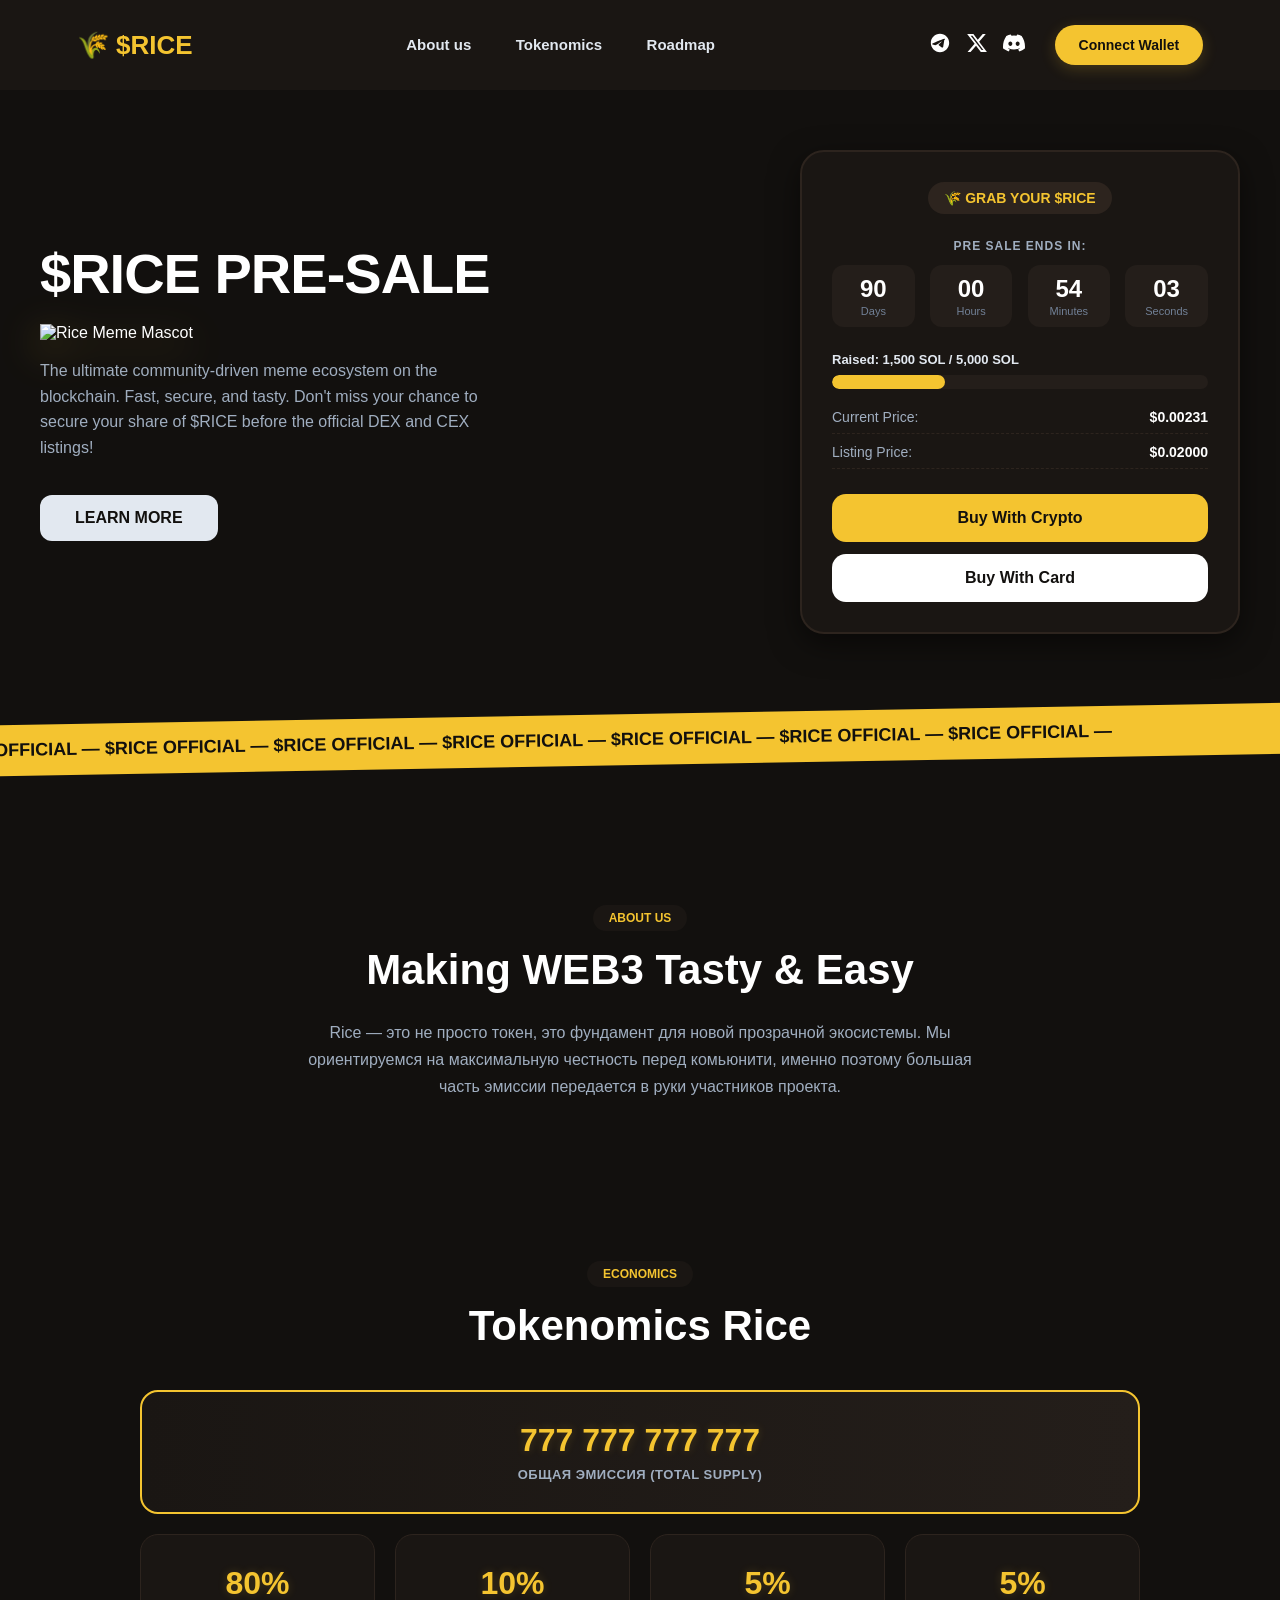
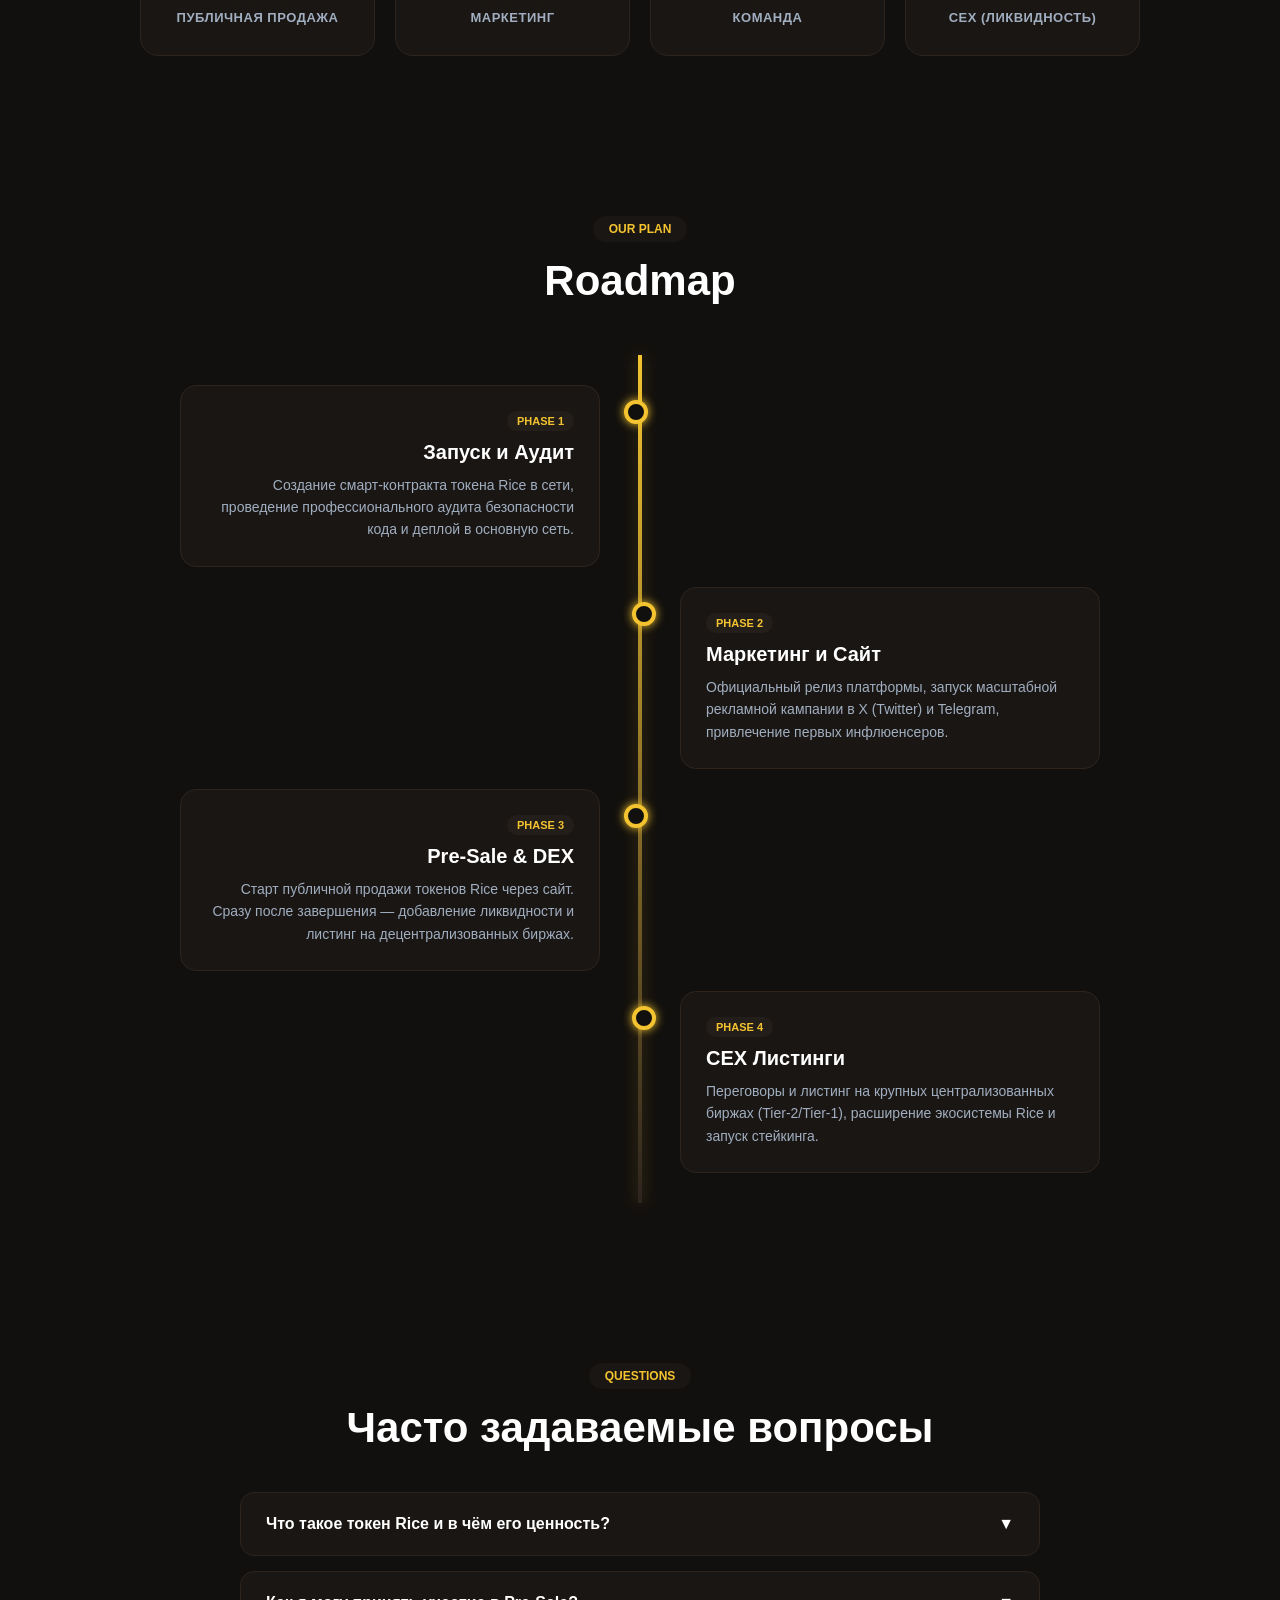
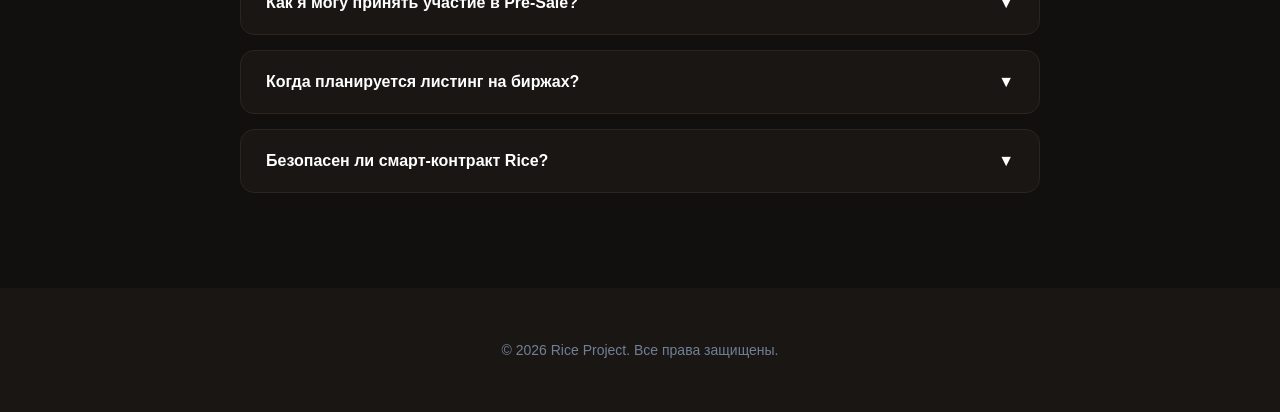
==== dashboard.html @ 0a6d215d "Add files via upload" ====
<!DOCTYPE html>
<html lang="ru">
<head>
    <meta charset="UTF-8">
    <meta name="viewport" content="width=device-width, initial-scale=1.0">
    <title>Rice Token - User Dashboard</title>
    <link href="https://googleapis.com" rel="stylesheet">
    <link rel="stylesheet" href="style.css">
</head>
<body class="dashboard-body">

    <!-- Шапка кабинета -->
    <header class="site-header">
        <div class="header-container">
            <div class="logo" style="cursor:pointer;" onclick="window.location.href='index.html'">🌾 \$RICE</div>
            <div class="header-right">
                <!-- Сюда будет выводиться сокращенный адрес кошелька -->
                <div id="walletDisplay" class="wallet-badge">0x000...0000</div>
                <button class="btn-logout" onclick="logout()">Disconnect</button>
            </div>
        </div>
    </header>

    <!-- Основной контент кабинета -->
    <main class="dashboard-container">
        <h1>Welcome to your Rice Dashboard</h1>
        <p class="subtitle">Управляйте вашими активами, пополняйте баланс и выводите токены экосистемы</p>

        <!-- Сетка с балансами активов -->
        <div class="grid dashboard-grid">
            <!-- Карточка 1: Токены Rice -->
            <div class="card asset-card">
                <span class="asset-icon">🌾</span>
                <h3>0.00 \$RICE</h3>
                <p>Ваш баланс токенов</p>
                <div class="card-actions">
                    <button class="btn-action yellow" onclick="alert('Функция Claim будет доступна после окончания пресейла!')">Claim Tokens</button>
                </div>
            </div>

            <!-- Карточка 2: Баланс Криптовалюты для ввода/вывода -->
            <div class="card asset-card">
                <span class="asset-icon">💎</span>
                <h3>0.0000 ETH / SOL</h3>
                <p>Баланс кошелька</p>
                <div class="card-actions-row">
                    <button class="btn-action white" onclick="openAction('Deposit')">Deposit</button>
                    <button class="btn-action trans" onclick="openAction('Withdraw')">Withdraw</button>
                </div>
            </div>
        </div>

        <!-- Скрытый блок для Ввода/Вывода средств -->
        <div id="actionBox" class="action-box" style="display: none;">
            <h2 id="actionTitle">Deposit Funds</h2>
            <div class="input-group">
                <label for="amountInput">Введите сумму:</label>
                <input type="number" id="amountInput" placeholder="0.00" min="0">
            </div>
            <button class="btn-action yellow" id="confirmActionBtn" onclick="processTransaction()">Подтвердить операцию</button>
        </div>
    </main>

    <script>
        // Проверяем, подключен ли кошелек. Если нет — выкидываем на главную
        const wallet = localStorage.getItem('userWalletAddress');
        if (!wallet) {
            window.location.href = 'index.html';
        } else {
            // Показываем сокращенный адрес (например: 0x1234...abcd)
            const shortWallet = wallet.substring(0, 6) + '...' + wallet.substring(wallet.length - 4);
            document.getElementById('walletDisplay').innerText = shortWallet;
        }

        // Выход (отключение кошелька)
        function logout() {
            localStorage.removeItem('userWalletAddress');
            window.location.href = 'index.html';
        }

        // Открытие блока ввода/вывода
        function openAction(type) {
            const box = document.getElementById('actionBox');
            const title = document.getElementById('actionTitle');
            box.style.display = 'block';
            box.scrollIntoView({ behavior: 'smooth' });
            
            if (type === 'Deposit') {
                title.innerText = 'Deposit Funds (Пополнение)';
            } else {
                title.innerText = 'Withdraw Assets (Вывод средств)';
            }
        }

        // Имитация транзакции
        function processTransaction() {
            const amount = document.getElementById('amountInput').value;
            if (!amount || amount <= 0) {
                alert('Пожалуйста, введите корректную сумму!');
                return;
            }
            
            // Здесь отправляется запрос в настоящий смарт-контракт. Пока мы просто симулируем это:
            alert(`Транзакция отправлена в блокчейн! Сумма: ${amount}. Ожидайте подтверждения сети.`);
            document.getElementById('amountInput').value = '';
            document.getElementById('actionBox').style.display = 'none';
        }
    </script>
</body>
</html>
---- style.css ----
html {
    scroll-behavior: smooth; /* Включает плавную прокрутку по всему сайту */
}

/* Базовые сбросы и шрифты */
body {
    font-family: 'Poppins', sans-serif;
    background-color: #12100e; /* Насыщенный глубокий шоколадно-темный тон */
    color: #ffffff;
    margin: 0;
    padding: 0;
    box-sizing: border-box;
    overflow-x: hidden;
}

/* Шапка */
header {
    display: flex;
    justify-content: space-between;
    align-items: center;
    padding: 25px 6%;
    background-color: #1a1613;
}
.logo {
    font-size: 26px;
    font-weight: 800;
    color: #f4c430; /* Золотисто-рисовый акцент */
}
nav a {
    color: #e2e8f0;
    text-decoration: none;
    margin: 0 20px;
    font-weight: 600;
    font-size: 15px;
    position: relative;
    padding-bottom: 6px;
    transition: color 0.3s ease;
}
nav a:hover {
    color: #f4c430;
}
/* Красивая выезжающая линия под ссылкой */
nav a::after {
    content: '';
    position: absolute;
    width: 100%;
    transform: scaleX(0);
    height: 2px;
    bottom: 0;
    left: 0;
    background-color: #f4c430;
    transform-origin: bottom right;
    transition: transform 0.25s ease-out;
}
nav a:hover::after {
    transform: scaleX(1);
    transform-origin: bottom left;
}
.header-right {
    display: flex;
    align-items: center;
    gap: 30px;
}

/* Соцсети */
.social-icons {
    display: flex;
    gap: 15px;
}
.social-icons svg {
    width: 22px;
    height: 22px;
    fill: #ffffff;
    transition: 0.3s ease;
}
.social-icons a:hover svg {
    fill: #f4c430;
    transform: scale(1.1);
}

/* Кнопка коннекта */
.btn-connect {
    background-color: #f4c430;
    color: #12100e;
    padding: 12px 24px;
    border-radius: 30px; /* Сильное закругление как на макетах */
    text-decoration: none;
    font-weight: 700;
    font-size: 14px;
    transition: 0.3s;
    box-shadow: 0 4px 15px rgba(244, 196, 48, 0.2);
}
.btn-connect:hover {
    background-color: #e5b320;
    transform: translateY(-2px);
}

/* Главный двухколоночный контейнер */
.hero-container {
    display: flex;
    max-width: 1200px;
    margin: 60px auto 80px auto;
    padding: 0 20px;
    align-items: center;
    justify-content: space-between;
    gap: 50px;
}

/* Левая часть */
.hero-info {
    flex: 1;
}
.hero-info h1 {
    font-size: 56px;
    font-weight: 800;
    line-height: 1.1;
    margin: 0 0 20px 0;
    letter-spacing: -1px;
}
.hero-info p {
    font-size: 16px;
    color: #a0aec0;
    line-height: 1.6;
    margin-bottom: 35px;
    max-width: 480px;
}
.btn-learn {
    background-color: #e2e8f0;
    color: #12100e;
    padding: 14px 35px;
    border-radius: 12px;
    text-decoration: none;
    font-weight: 700;
    display: inline-block;
    transition: 0.3s;
}
.btn-learn:hover {
    background-color: #ffffff;
    transform: translateY(-2px);
}

/* Правая часть: Окно пресейла */
.presale-box {
    width: 440px;
    background-color: #1a1613;
    border-radius: 24px;
    padding: 30px;
    box-sizing: border-box;
    border: 2px solid #2d241e;
    box-shadow: 0 10px 30px rgba(0,0,0,0.5);
    text-align: center;
}
.presale-badge {
    background-color: #2d241e;
    color: #f4c430;
    display: inline-block;
    padding: 8px 16px;
    border-radius: 20px;
    font-weight: 700;
    font-size: 14px;
    margin-bottom: 25px;
}
.presale-title {
    font-size: 12px;
    font-weight: 700;
    color: #a0aec0;
    letter-spacing: 1px;
    margin-bottom: 12px;
}

/* Таймер */
.timer {
    display: flex;
    justify-content: space-between;
    margin-bottom: 25px;
}
.time-block {
    background-color: #241e1a;
    padding: 10px 0;
    border-radius: 12px;
    width: 22%;
}
.time-block span {
    font-size: 24px;
    font-weight: 800;
    color: #ffffff;
    display: block;
}
.time-block p {
    margin: 2px 0 0 0;
    font-size: 11px;
    color: #718096;
}

/* Шкала прогресса */
.progress-info {
    text-align: left;
    font-size: 13px;
    font-weight: 600;
    color: #e2e8f0;
    margin-bottom: 8px;
}
.progress-bar-bg {
    background-color: #241e1a;
    height: 14px;
    border-radius: 10px;
    overflow: hidden;
    margin-bottom: 20px;
}
.progress-bar-fill {
    background-color: #f4c430;
    height: 100%;
    border-radius: 10px;
}

/* Строки с ценами */
.price-row {
    display: flex;
    justify-content: space-between;
    font-size: 14px;
    margin-bottom: 10px;
    border-bottom: 1px dashed #2d241e;
    padding-bottom: 8px;
}
.price-row span { color: #a0aec0; }
.price-row strong { color: #ffffff; font-weight: 700; }

/* Кнопки в виджете */
.presale-buttons {
    display: flex;
    flex-direction: column;
    gap: 12px;
    margin-top: 25px;
}
.btn-action {
    width: 100%;
    padding: 15px;
    border-radius: 14px;
    border: none;
    font-weight: 700;
    font-size: 16px;
    cursor: pointer;
    transition: 0.2s;
}
.btn-action.yellow {
    background-color: #f4c430;
    color: #12100e;
}
.btn-action.yellow:hover { background-color: #e5b320; }
.btn-action.white {
    background-color: #ffffff;
    color: #12100e;
}
.btn-action.white:hover { background-color: #e2e8f0; }

/* Бегущая строка */
.ticker-wrap {
    background-color: #f4c430;
    color: #12100e;
    padding: 15px 0;
    font-weight: 800;
    font-size: 18px;
    transform: rotate(-1deg); /* Легкий наклон как на макете */
    width: 110%;
    margin-left: -5%;
    margin-bottom: 60px;
}
.ticker {
    white-space: nowrap;
    animation: marquee 20s linear infinite;
    display: inline-block;
}
@keyframes marquee {
    0% { transform: translate3d(0, 0, 0); }
    100% { transform: translate3d(-33.33%, 0, 0); }
}

/* Секции контента */
.content-section {
    padding: 80px 10%;
    text-align: center;
}
.section-badge {
    background-color: #1a1613;
    color: #f4c430;
    padding: 6px 16px;
    border-radius: 20px;
    font-size: 12px;
    font-weight: 700;
    text-transform: uppercase;
    display: inline-block;
    margin-bottom: 15px;
}
.content-section h2 {
    font-size: 42px;
    font-weight: 800;
    margin: 0 0 25px 0;
}
.about-text {
    max-width: 700px;
    margin: 0 auto;
    color: #a0aec0;
    font-size: 16px;
    line-height: 1.7;
}

/* Токеномика — Сетка */
.grid {
    display: grid;
    grid-template-columns: repeat(4, 1fr);
    gap: 20px;
    max-width: 1000px;
    margin: 40px auto 0 auto;
}
.card {
    background-color: #1a1613;
    padding: 30px 15px;
    border-radius: 18px;
    border: 1px solid #2d241e;
    text-align: center;
    /* Плавный переход для всех эффектов (цвет, тень, позиция) */
    transition: transform 0.4s cubic-bezier(0.175, 0.885, 0.32, 1.275), 
                border-color 0.3s ease, 
                box-shadow 0.3s ease;
}

/* Эффект при наведении на ОБЫЧНУЮ карточку */
.card:hover {
    transform: translateY(-8px); /* Карточка слегка подпрыгивает */
    border-color: #f4c430; /* Граница становится золотой */
    /* Золотое неоновое свечение: мягкое внутреннее и рассеянное внешнее */
    box-shadow: 0 10px 30px rgba(244, 196, 48, 0.15), 
                0 0 15px rgba(244, 196, 48, 0.1); 
}

/* Верхняя БОЛЬШАЯ карточка на всю ширину */
.card.full-width {
    grid-column: 1 / 5;
    border: 2px solid #f4c430;
    background: linear-gradient(90deg, #1a1613 0%, #241e1a 100%);
    transition: transform 0.4s cubic-bezier(0.175, 0.885, 0.32, 1.275), 
                box-shadow 0.3s ease;
}

/* Эффект при наведении на БОЛЬШУЮ карточку */
.card.full-width:hover {
    transform: translateY(-5px);
    /* Более мощное и глубокое свечение для главного показателя эмиссии */
    box-shadow: 0 15px 40px rgba(244, 196, 48, 0.25), 
                0 0 25px rgba(244, 196, 48, 0.15);
}

.card h3 {
    margin: 0 0 8px 0;
    color: #f4c430;
    font-size: 32px;
    font-weight: 800;
    /* Текстовая неоновая подсветка для цифр */
    text-shadow: 0 0 10px rgba(244, 196, 48, 0.2);
}

.card p {
    margin: 0;
    color: #a0aec0;
    font-size: 13px;
    font-weight: 600;
    text-transform: uppercase; /* Делает текст аккуратным как в макетах */
    letter-spacing: 0.5px;
}

/* --- ГРАФИЧЕСКАЯ ДОРОЖНАЯ КАРТА (TIMELINE) --- */
.timeline {
    position: relative;
    max-width: 1000px;
    margin: 50px auto 0 auto;
    padding: 20px 0;
}

/* Центральная светящаяся линия */
.timeline::after {
    content: '';
    position: absolute;
    width: 4px;
    background: linear-gradient(180deg, #f4c430 0%, #2d241e 100%);
    top: 0;
    bottom: 0;
    left: 50%;
    margin-left: -2px;
    box-shadow: 0 0 15px rgba(244, 196, 48, 0.3);
}

/* Контейнер для каждого этапа */
.timeline-item {
    padding: 10px 40px;
    position: relative;
    background-color: transparent;
    width: 50%;
    box-sizing: border-box;
}

/* Распределяем шаги влево и вправо */
.timeline-item.left { left: 0; text-align: right; }
.timeline-item.right { left: 50%; text-align: left; }

/* Светящиеся точки на центральной линии */
.timeline-dot {
    width: 16px;
    height: 16px;
    position: absolute;
    background-color: #12100e;
    border: 4px solid #f4c430;
    border-radius: 50%;
    top: 25px;
    z-index: 1;
    box-shadow: 0 0 10px #f4c430;
}
.timeline-item.left .timeline-dot { right: -8px; }
.timeline-item.right .timeline-dot { left: -8px; }

/* Карточки с контентом этапов */
.timeline-content {
    background-color: #1a1613;
    padding: 25px;
    border-radius: 16px;
    border: 1px solid #2d241e;
    position: relative;
    transition: transform 0.3s ease, border-color 0.3s ease;
}
.timeline-content:hover {
    transform: translateY(-5px);
    border-color: #f4c430;
}

/* Бейдж с номером фазы внутри карточки */
.timeline-phase {
    display: inline-block;
    background-color: #241e1a;
    color: #f4c430;
    font-size: 11px;
    font-weight: 700;
    padding: 4px 10px;
    border-radius: 10px;
    text-transform: uppercase;
    margin-bottom: 10px;
}

.timeline-content h3 {
    margin: 0 0 10px 0;
    font-size: 20px;
    font-weight: 700;
    color: #ffffff;
}

.timeline-content p {
    margin: 0;
    color: #a0aec0;
    font-size: 14px;
    line-height: 1.6;
}

/* --- АДАПТИВНОСТЬ ДЛЯ МОБИЛЬНЫХ ЭКРАНОВ --- */
@media (max-width: 768px) {
    /* Смещаем линию влево */
    .timeline::after {
        left: 31px;
    }
    /* Все карточки делаем на всю ширину и выравниваем влево */
    .timeline-item {
        width: 100%;
        padding-left: 70px;
        padding-right: 25px;
    }
    .timeline-item.left { left: 0; text-align: left; }
    .timeline-item.right { left: 0; text-align: left; }
    
    /* Смещаем точки на новую позицию линии */
    .timeline-item.left .timeline-dot,
    .timeline-item.right .timeline-dot {
        left: 23px;
    }
}


/* Подвал */
footer {
    text-align: center;
    padding: 40px;
    background-color: #1a1613;
    color: #718096;
    font-size: 14px;
}

/* Адаптивность для мобильных */
@media (max-width: 992px) {
    .hero-container {
        flex-direction: column;
        text-align: center;
    }
    .presale-box {
        width: 100%;
        max-width: 440px;
    }
    .grid {
        grid-template-columns: 1fr;
    }
    .card.full-width {
        grid-column: 1;
    }
    header {
        flex-direction: column;
        gap: 20px;
    }
}

/* --- СЕКЦИЯ FAQ (АККОРДЕОН) --- */
.faq-container {
    max-width: 800px;
    margin: 40px auto 0 auto;
    text-align: left;
}

.faq-item {
    background-color: #1a1613;
    border: 1px solid #2d241e;
    border-radius: 14px;
    margin-bottom: 15px;
    overflow: hidden;
    transition: border-color 0.3s ease, box-shadow 0.3s ease;
}

/* Кнопка-вопрос */
.faq-question {
    width: 100%;
    background: transparent;
    border: none;
    color: #ffffff;
    padding: 22px 25px;
    font-size: 16px;
    font-weight: 600;
    font-family: 'Poppins', sans-serif;
    cursor: pointer;
    display: flex;
    justify-content: space-between;
    align-items: center;
    gap: 15px;
    text-align: left;
}

/* Новые стили для стрелочки */
.faq-arrow {
    font-size: 12px;
    color: #f4c430;
    transition: transform 0.3s ease, color 0.3s ease;
}

/* Когда вопрос открыт (активен), плавно переворачиваем стрелочку вверх */
.faq-item.active .faq-arrow {
    transform: rotate(-180deg);
    color: #ffffff;
}

/* Эффект при наведении на плашку вопроса */
.faq-item:hover {
    border-color: #3d3129;
}

/* Стили для открытого состояния */
.faq-item.active {
    border-color: #f4c430;
    box-shadow: 0 4px 20px rgba(244, 196, 48, 0.05);
}

/* Поворачиваем иконку на 45 градусов, превращая плюс в крестик */
.faq-item.active .icon-toggle {
    transform: rotate(45deg);
    color: #ffffff;
}

/* Блок ответа с плавной анимацией раскрытия */
.faq-answer {
    max-height: 0; /* Изначально скрыт */
    overflow: hidden;
    transition: max-height 0.3s ease-out;
    background-color: #15110e;
}

.faq-answer p {
    margin: 0;
    padding: 0 25px 22px 25px;
    color: #a0aec0;
    font-size: 14px;
    line-height: 1.6;
}
/* --- ВСПЛЫВАЮЩЕЕ ОКНО (MODAL OVERLAY) --- */
.modal-overlay {
    position: fixed;
    top: 0;
    left: 0;
    width: 100%;
    height: 100%;
    background-color: rgba(10, 8, 7, 0.6); /* Полупрозрачный темный фон */
    backdrop-filter: blur(8px); /* Трендовое Web3 размытие заднего плана */
    z-index: 1000;
    display: flex;
    justify-content: center;
    align-items: center;
    opacity: 0;
    pointer-events: none;
    transition: opacity 0.3s ease;
}

/* Класс активации окна */
.modal-overlay.visible {
    opacity: 1;
    pointer-events: auto;
}

/* Само модальное окно */
.modal-window {
    background-color: #1a1613;
    border: 2px solid #2d241e;
    width: 100%;
    max-width: 550px;
    border-radius: 24px;
    padding: 35px;
    box-shadow: 0 20px 50px rgba(0, 0, 0, 0.6), 0 0 30px rgba(244, 196, 48, 0.1);
    position: relative;
    transform: translateY(-40px); /* Изначально смещено вверх для анимации */
    transition: transform 0.4s cubic-bezier(0.175, 0.885, 0.32, 1.15);
}

/* Анимация выпадения окна при показе */
.modal-overlay.visible .modal-window {
    transform: translateY(0);
}

/* Кнопка закрытия (крестик) */
.modal-close {
    position: absolute;
    top: 20px;
    right: 25px;
    background: transparent;
    border: none;
    color: #a0aec0;
    font-size: 32px;
    cursor: pointer;
    transition: color 0.2s ease;
}
.modal-close:hover {
    color: #f4c430;
}

/* Заголовок окна */
.modal-header h2 {
    margin: 0 0 10px 0;
    font-size: 28px;
    font-weight: 800;
    color: #f4c430;
}
.modal-header p {
    margin: 0 0 30px 0;
    color: #a0aec0;
    font-size: 14px;
}

/* Шаги инструкции */
.instruction-step {
    display: flex;
    gap: 20px;
    margin-bottom: 25px;
    align-items: flex-start;
}
.step-num {
    background-color: #241e1a;
    color: #f4c430;
    width: 35px;
    height: 35px;
    border-radius: 50%;
    display: flex;
    align-items: center;
    justify-content: center;
    font-weight: 700;
    font-size: 16px;
    border: 1px solid #2d241e;
    flex-shrink: 0;
}
.step-text {
    color: #e2e8f0;
    font-size: 14px;
    line-height: 1.6;
}
.step-text span {
    color: #f4c430;
    font-weight: 600;
}

/* Плашка с адресом и кнопкой копирования */
.address-box {
    display: flex;
    background-color: #12100e;
    border: 1px solid #2d241e;
    border-radius: 10px;
    padding: 10px 12px;
    margin-top: 12px;
    justify-content: space-between;
    align-items: center;
    gap: 15px;
}
#walletAddress {
    font-family: monospace;
    font-size: 12px;
    color: #a0aec0;
    word-break: break-all; /* Чтобы длинный адрес не ломал верстку */
    user-select: all;
}
.btn-copy-address {
    background-color: #241e1a;
    border: 1px solid #2d241e;
    color: #f4c430;
    padding: 6px 12px;
    border-radius: 6px;
    font-size: 12px;
    font-weight: 700;
    cursor: pointer;
    white-space: nowrap;
    transition: 0.2s ease;
}
.btn-copy-address:hover {
    border-color: #f4c430;
}

/* Дисклеймер внизу */
.modal-footer {
    border-top: 1px solid #2d241e;
    margin-top: 10px;
    padding-top: 15px;
}
.modal-footer p {
    margin: 0;
    font-size: 11px;
    color: #718096;
    line-height: 1.5;
}
/* --- СТИЛИ ДЛЯ ЛИЧНОГО КАБИНЕТА (DASHBOARD) --- */
.dashboard-body {
    background-attachment: fixed;
}

.dashboard-container {
    max-width: 1000px;
    margin: 50px auto;
    padding: 0 20px;
    text-align: center;
}

.dashboard-container h1 {
    font-size: 38px;
    font-weight: 800;
    margin-bottom: 5px;
}

.subtitle {
    color: #a0aec0;
    margin-bottom: 40px;
    font-size: 15px;
}

.wallet-badge {
    background-color: #241e1a;
    border: 1px solid #2d241e;
    color: #f4c430;
    padding: 8px 16px;
    border-radius: 20px;
    font-family: monospace;
    font-weight: 700;
}

.btn-logout {
    background: transparent;
    border: 1px solid #718096;
    color: #718096;
    padding: 8px 16px;
    border-radius: 20px;
    cursor: pointer;
    font-weight: 600;
    font-size: 12px;
    transition: 0.2s;
}
.btn-logout:hover {
    border-color: #fc8181;
    color: #fc8181;
}

/* Карточки активов */
.asset-card {
    background-color: rgba(26, 22, 19, 0.85);
    backdrop-filter: blur(10px);
    border: 1px solid #2d241e;
    padding: 40px 20px;
}
.asset-icon {
    font-size: 40px;
    display: block;
    margin-bottom: 15px;
}
.card-actions, .card-actions-row {
    margin-top: 25px;
}
.card-actions-row {
    display: flex;
    gap: 10px;
}
.btn-action.trans {
    background: transparent;
    border: 1px solid #ffffff;
    color: #ffffff;
}
.btn-action.trans:hover {
    background: rgba(255,255,255,0.1);
}

/* Блок Ввода и Вывода */
.action-box {
    max-width: 500px;
    margin: 40px auto 0 auto;
    background-color: #1a1613;
    border: 2px solid #2d241e;
    border-radius: 20px;
    padding: 30px;
    text-align: left;
    box-shadow: 0 10px 30px rgba(0,0,0,0.5);
}
.action-box h2 {
    font-size: 20px;
    color: #f4c430;
    margin-top: 0;
    margin-bottom: 20px;
}
.input-group {
    display: flex;
    flex-direction: column;
    gap: 8px;
    margin-bottom: 20px;
}
.input-group label {
    font-size: 13px;
    color: #a0aec0;
    font-weight: 600;
}
.input-group input {
    background-color: #12100e;
    border: 1px solid #2d241e;
    border-radius: 10px;
    padding: 12px;
    color: #ffffff;
    font-size: 16px;
    font-family: inherit;
    outline: none;
}
.input-group input:focus {
    border-color: #f4c430;
}
.rice-mascot-img {
    width: 120px; /* Фиксированная ширина, чтобы картинка не была огромной */
    height: auto;
    filter: drop-shadow(0 10px 20px rgba(244, 196, 48, 0.4));
    animation: floatingMascot 3s ease-in-out infinite;
}
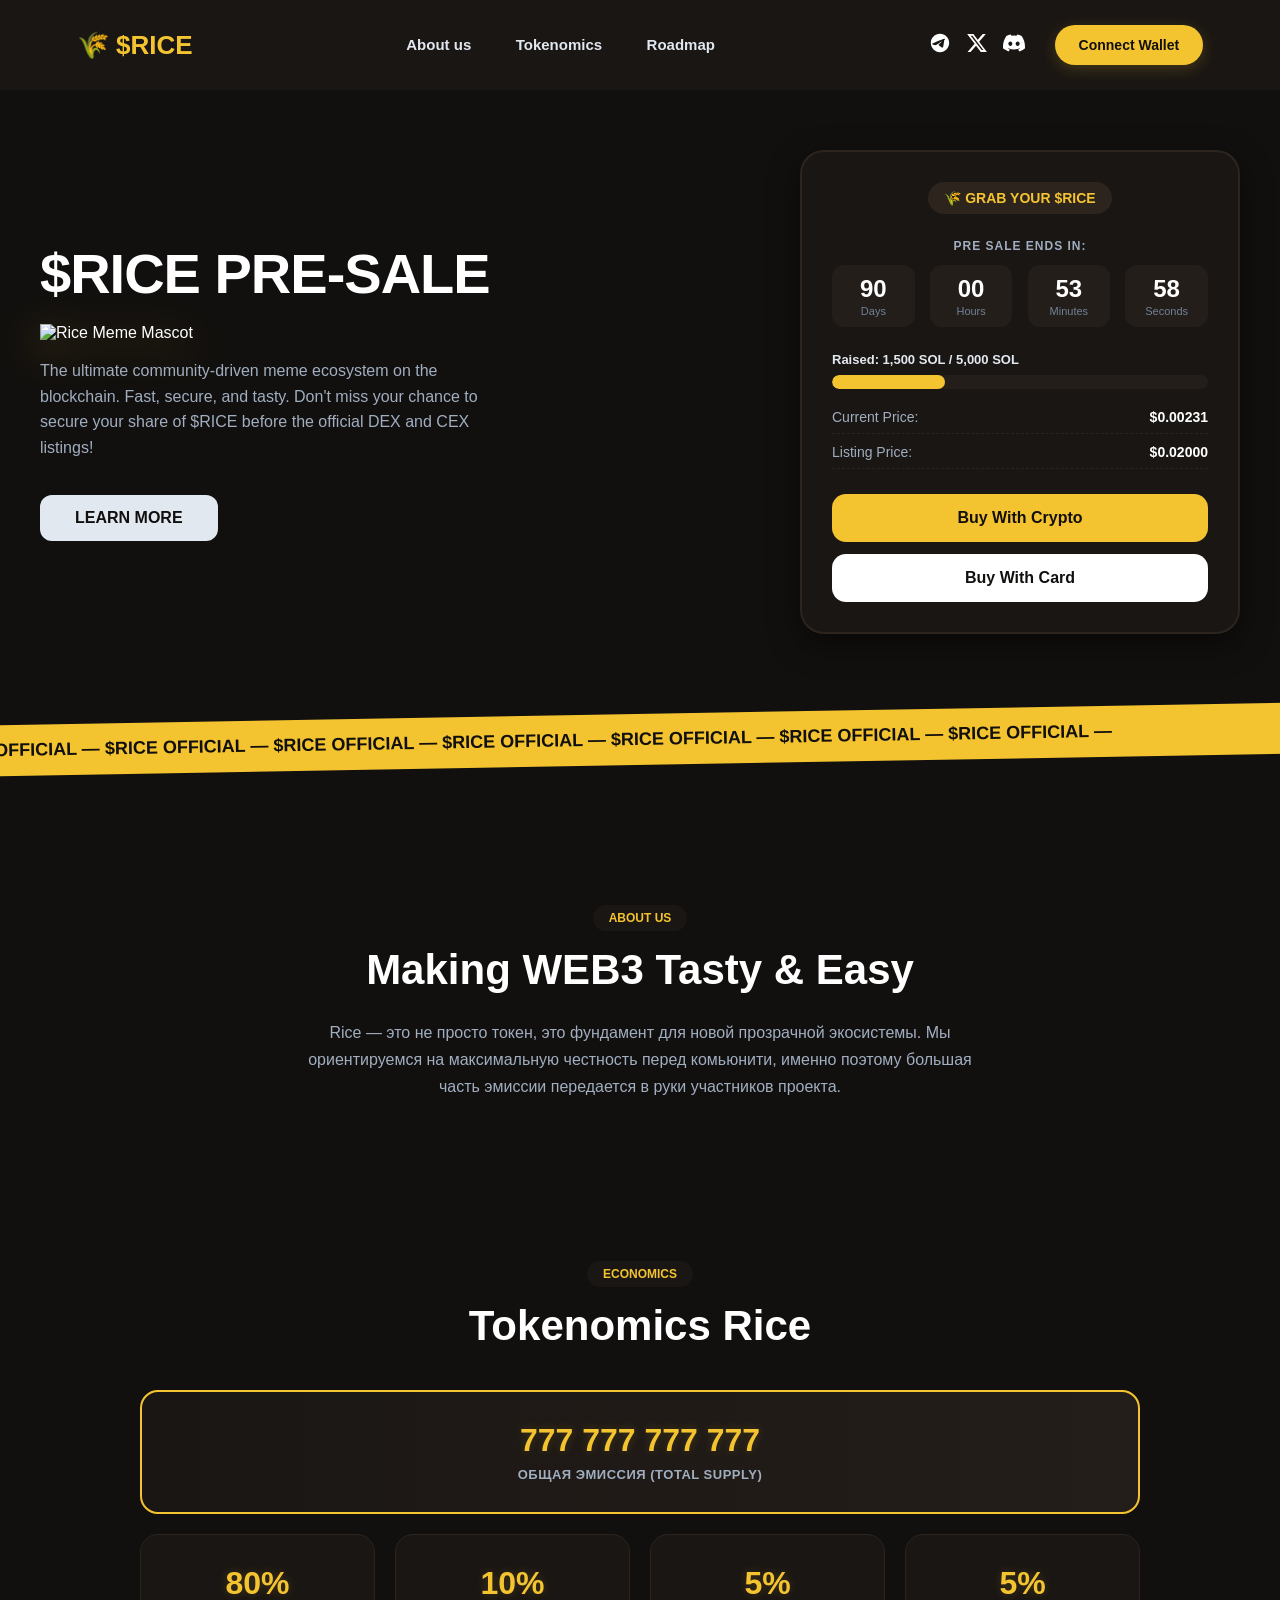
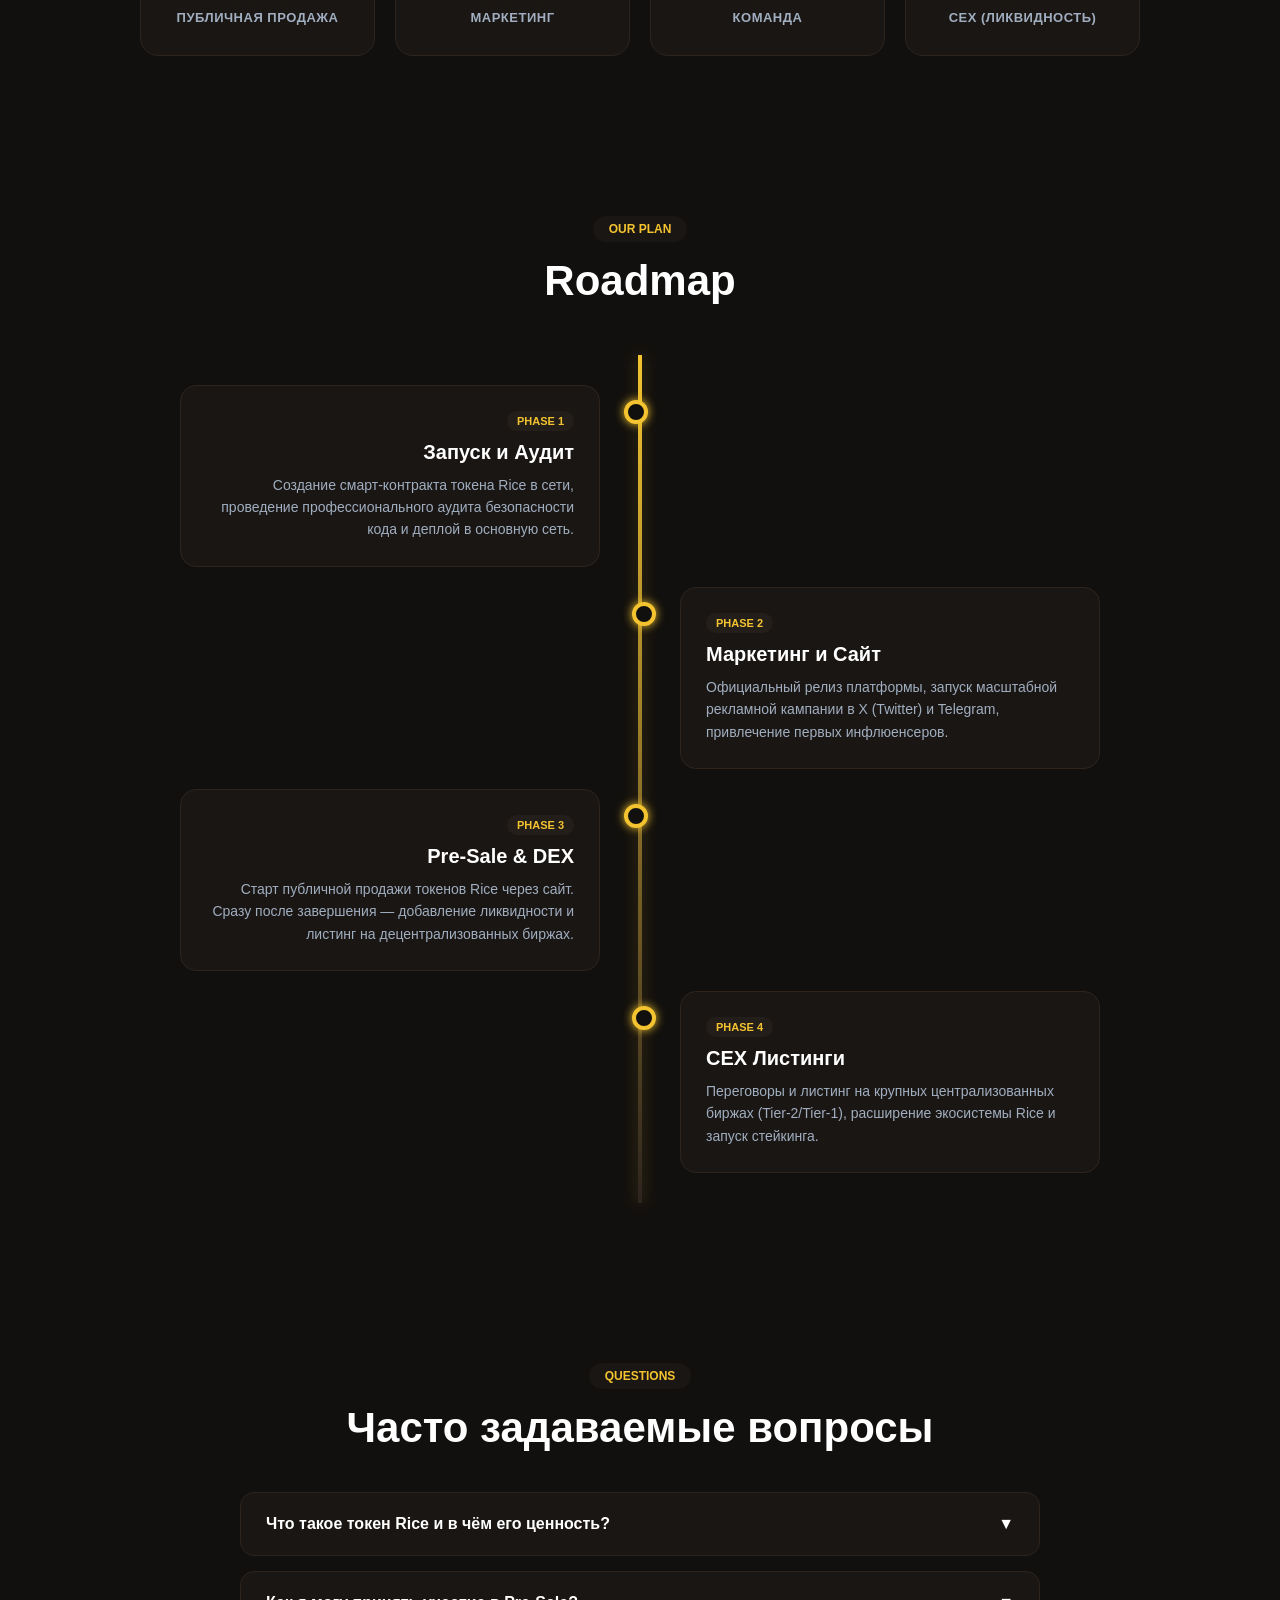
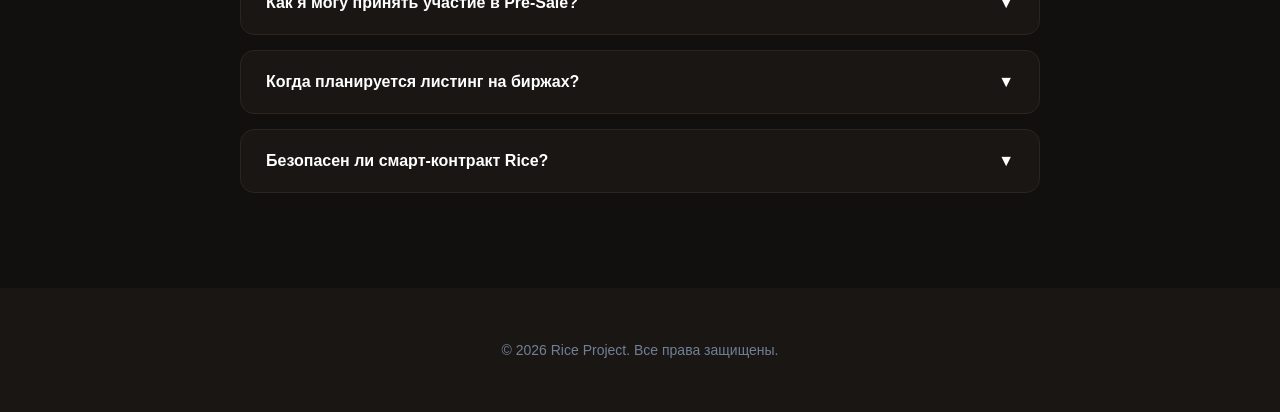
==== commit 4815ee95: "Update dashboard.html" ====
--- a/dashboard.html
+++ b/dashboard.html
@@ -3,105 +3,180 @@
 <head>
     <meta charset="UTF-8">
     <meta name="viewport" content="width=device-width, initial-scale=1.0">
-    <title>Rice Token - User Dashboard</title>
+    <title>Rice Token - Web3 Portal</title>
     <link href="https://googleapis.com" rel="stylesheet">
     <link rel="stylesheet" href="style.css">
 </head>
 <body class="dashboard-body">
 
-    <!-- Шапка кабинета -->
+    <!-- Верхняя шапка кабинета -->
     <header class="site-header">
         <div class="header-container">
-            <div class="logo" style="cursor:pointer;" onclick="window.location.href='index.html'">🌾 \$RICE</div>
+            <div class="logo" onclick="window.location.href='index.html'">🌾 \$RICE PORTAL</div>
             <div class="header-right">
-                <!-- Сюда будет выводиться сокращенный адрес кошелька -->
+                <div class="network-badge"><span class="network-dot"></span> Mainnet</div>
                 <div id="walletDisplay" class="wallet-badge">0x000...0000</div>
                 <button class="btn-logout" onclick="logout()">Disconnect</button>
             </div>
         </div>
     </header>
 
-    <!-- Основной контент кабинета -->
-    <main class="dashboard-container">
-        <h1>Welcome to your Rice Dashboard</h1>
-        <p class="subtitle">Управляйте вашими активами, пополняйте баланс и выводите токены экосистемы</p>
+    <!-- Основной интерфейс: Меню + Контент -->
+    <div class="dapp-layout">
+        
+        <!-- БОКОВОЕ МЕНЮ (SIDEBAR) -->
+        <aside class="sidebar">
+            <button class="sidebar-btn active" onclick="switchTab('main-tab', this)">
+                <span class="sidebar-icon">🏠</span> Dashboard
+            </button>
+            <button class="sidebar-btn" onclick="switchTab('wallet-tab', this)">
+                <span class="sidebar-icon">💼</span> Wallet & Assets
+            </button>
+            <button class="sidebar-btn" onclick="switchTab('staking-tab', this)">
+                <span class="sidebar-icon">🥩</span> Staking (Earn)
+            </button>
+            <button class="sidebar-btn" onclick="switchTab('settings-tab', this)">
+                <span class="sidebar-icon">⚙️</span> Settings
+            </button>
+        </aside>
 
-        <!-- Сетка с балансами активов -->
-        <div class="grid dashboard-grid">
-            <!-- Карточка 1: Токены Rice -->
-            <div class="card asset-card">
-                <span class="asset-icon">🌾</span>
-                <h3>0.00 \$RICE</h3>
-                <p>Ваш баланс токенов</p>
-                <div class="card-actions">
-                    <button class="btn-action yellow" onclick="alert('Функция Claim будет доступна после окончания пресейла!')">Claim Tokens</button>
+        <!-- ПАНЕЛЬ КОНТЕНТА (МЕНЯЕТСЯ ДИНАМИЧЕСКИ) -->
+        <main class="dapp-content">
+            
+            <!-- ВКЛАДКА 1: ГЛАВНАЯ (DASHBOARD) -->
+            <div id="main-tab" class="tab-content active">
+                <div class="dashboard-welcome">
+                    <h1>Welcome back, Investor!</h1>
+                    <p class="subtitle">Общая статистика вашего профиля Rice Экосистемы</p>
+                </div>
+                
+                <div class="dashboard-grid">
+                    <div class="db-card">
+                        <div class="db-card-header"><span class="db-card-icon">🌾</span><span class="db-card-tag">Баланс</span></div>
+                        <div class="db-balance-value">0.00 <span class="ticker-small">\$RICE</span></div>
+                        <p class="db-card-desc">Токены, купленные на этапе Pre-Sale</p>
+                        <button class="btn-db-action yellow" onclick="alert('Клейм токенов откроется после завершения пресейла!')">Claim Tokens</button>
+                    </div>
+                    <div class="db-card">
+                        <div class="db-card-header"><span class="db-card-icon">📈</span><span class="db-card-tag">Рынок</span></div>
+                        <div class="stats-rows">
+                            <div class="stats-row"><span>Пресейл цена:</span> <strong>\$0.00231</strong></div>
+                            <div class="stats-row"><span>Листинг цена:</span> <strong style="color: #f4c430;">\$0.02000</strong></div>
+                        </div>
+                    </div>
                 </div>
             </div>
 
-            <!-- Карточка 2: Баланс Криптовалюты для ввода/вывода -->
-            <div class="card asset-card">
-                <span class="asset-icon">💎</span>
-                <h3>0.0000 ETH / SOL</h3>
-                <p>Баланс кошелька</p>
-                <div class="card-actions-row">
-                    <button class="btn-action white" onclick="openAction('Deposit')">Deposit</button>
-                    <button class="btn-action trans" onclick="openAction('Withdraw')">Withdraw</button>
+            <!-- ВКЛАДКА 2: КОШЕЛЕК И ФИНАНСЫ (WALLET & ASSETS) -->
+            <div id="wallet-tab" class="tab-content">
+                <h2>Wallet & Financial Operations</h2>
+                <p class="subtitle">Управление вводом и выводом криптовалюты</p>
+                
+                <div class="dashboard-grid" style="grid-template-columns: 1fr 1fr;">
+                    <div class="db-card" style="min-height: auto;">
+                        <div class="db-card-header"><span class="db-card-icon">💎</span><span class="db-card-tag">Баланс ETH/SOL</span></div>
+                        <div class="db-balance-value">0.0000 <span class="ticker-small">CRYPTO</span></div>
+                        <div class="db-btn-group" style="margin-top: 20px;">
+                            <button class="btn-db-action white" onclick="openAction('Deposit')">Deposit (Ввод)</button>
+                            <button class="btn-db-action trans" onclick="openAction('Withdraw')">Withdraw (Вывод)</button>
+                        </div>
+                    </div>
+                </div>
+
+                <!-- Блок инпута для Ввода/Вывода средств -->
+                <div id="actionBox" class="db-action-box" style="display: none; margin: 30px 0 0 0;">
+                    <div class="action-box-header">
+                        <h2 id="actionTitle">Deposit Assets</h2>
+                    </div>
+                    <div class="input-container-db">
+                        <input type="number" id="amountInput" placeholder="0.00" min="0">
+                        <span class="input-currency">AMOUNT</span>
+                    </div>
+                    <button class="btn-db-action yellow" onclick="processTransaction()">Confirm Transaction</button>
                 </div>
             </div>
-        </div>
 
-        <!-- Скрытый блок для Ввода/Вывода средств -->
-        <div id="actionBox" class="action-box" style="display: none;">
-            <h2 id="actionTitle">Deposit Funds</h2>
-            <div class="input-group">
-                <label for="amountInput">Введите сумму:</label>
-                <input type="number" id="amountInput" placeholder="0.00" min="0">
+            <!-- ВКЛАДКА 3: СТЕЙКИНГ (STAKING) -->
+            <div id="staking-tab" class="tab-content">
+                <h2>\$RICE Staking Pool</h2>
+                <p class="subtitle">Заблокируйте свои токены Rice под высокий процент и получайте пассивный доход</p>
+                
+                <div class="dashboard-grid">
+                    <div class="db-card">
+                        <div class="db-card-header"><span class="db-card-icon">🔥</span><span class="db-card-tag">Доходность</span></div>
+                        <div class="db-balance-value" style="color: #00ffcc;">142.5% <span class="ticker-small">APY</span></div>
+                        <p class="db-card-desc">Фиксированная годовая ставка для ранних инвесторов</p>
+                        <button class="btn-db-action yellow" onclick="alert('Стейкинг запустится одновременно с листингом токена на DEX!')">Start Staking</button>
+                    </div>
+                </div>
             </div>
-            <button class="btn-action yellow" id="confirmActionBtn" onclick="processTransaction()">Подтвердить операцию</button>
-        </div>
-    </main>
+
+            <!-- ВКЛАДКА 4: НАСТРОЙКИ (SETTINGS) -->
+            <div id="settings-tab" class="tab-content">
+                <h2>Account Settings</h2>
+                <p class="subtitle">Управление уведомлениями и привязкой безопасности профиля</p>
+                <div class="db-card" style="max-width: 500px; min-height: auto;">
+                    <p style="color: #a0aec0; margin: 0 0 15px 0;">Ваш профиль полностью защищен технологией приватных ключей блокчейна.</p>
+                    <div class="stats-row"><span>Статус верификации:</span> <strong style="color: #00ffcc;">Web3 Verified</strong></div>
+                </div>
+            </div>
+
+        </main>
+    </div>
 
     <script>
-        // Проверяем, подключен ли кошелек. Если нет — выкидываем на главную
+        // Проверка авторизации
         const wallet = localStorage.getItem('userWalletAddress');
-        if (!wallet) {
+        if (!wallet || wallet === "undefined") {
             window.location.href = 'index.html';
         } else {
-            // Показываем сокращенный адрес (например: 0x1234...abcd)
             const shortWallet = wallet.substring(0, 6) + '...' + wallet.substring(wallet.length - 4);
             document.getElementById('walletDisplay').innerText = shortWallet;
         }
 
-        // Выход (отключение кошелька)
         function logout() {
             localStorage.removeItem('userWalletAddress');
             window.location.href = 'index.html';
         }
 
-        // Открытие блока ввода/вывода
+        // --- УМНОЕ ПЕРЕКЛЮЧЕНИЕ ВКЛАДОК БЕЗ ПЕРЕЗАГРУЗКИ ---
+        function switchTab(tabId, buttonElement) {
+            // Скрываем весь контент вкладок
+            document.querySelectorAll('.tab-content').forEach(tab => {
+                tab.classList.remove('active');
+            });
+            // Убираем активный класс у всех кнопок меню
+            document.querySelectorAll('.sidebar-btn').forEach(btn => {
+                btn.classList.remove('active');
+            });
+
+            // Показываем нужную вкладку и активируем кнопку
+            document.getElementById(tabId).classList.add('active');
+            buttonElement.classList.add('active');
+
+            // Скрываем окно депозита/вывода при смене вкладки, чтобы не мешалось
+            document.getElementById('actionBox').style.display = 'none';
+        }
+
         function openAction(type) {
             const box = document.getElementById('actionBox');
             const title = document.getElementById('actionTitle');
             box.style.display = 'block';
-            box.scrollIntoView({ behavior: 'smooth' });
             
             if (type === 'Deposit') {
-                title.innerText = 'Deposit Funds (Пополнение)';
+                title.innerText = 'Deposit Assets';
             } else {
-                title.innerText = 'Withdraw Assets (Вывод средств)';
+                title.innerText = 'Withdraw Assets';
             }
         }
 
-        // Имитация транзакции
         function processTransaction() {
             const amount = document.getElementById('amountInput').value;
             if (!amount || amount <= 0) {
                 alert('Пожалуйста, введите корректную сумму!');
                 return;
             }
-            
-            // Здесь отправляется запрос в настоящий смарт-контракт. Пока мы просто симулируем это:
-            alert(`Транзакция отправлена в блокчейн! Сумма: ${amount}. Ожидайте подтверждения сети.`);
+            alert(`Запрос отправлен в блокчейн! Сумма: ${amount}. Ожидайте подтверждения сети.`);
             document.getElementById('amountInput').value = '';
             document.getElementById('actionBox').style.display = 'none';
         }
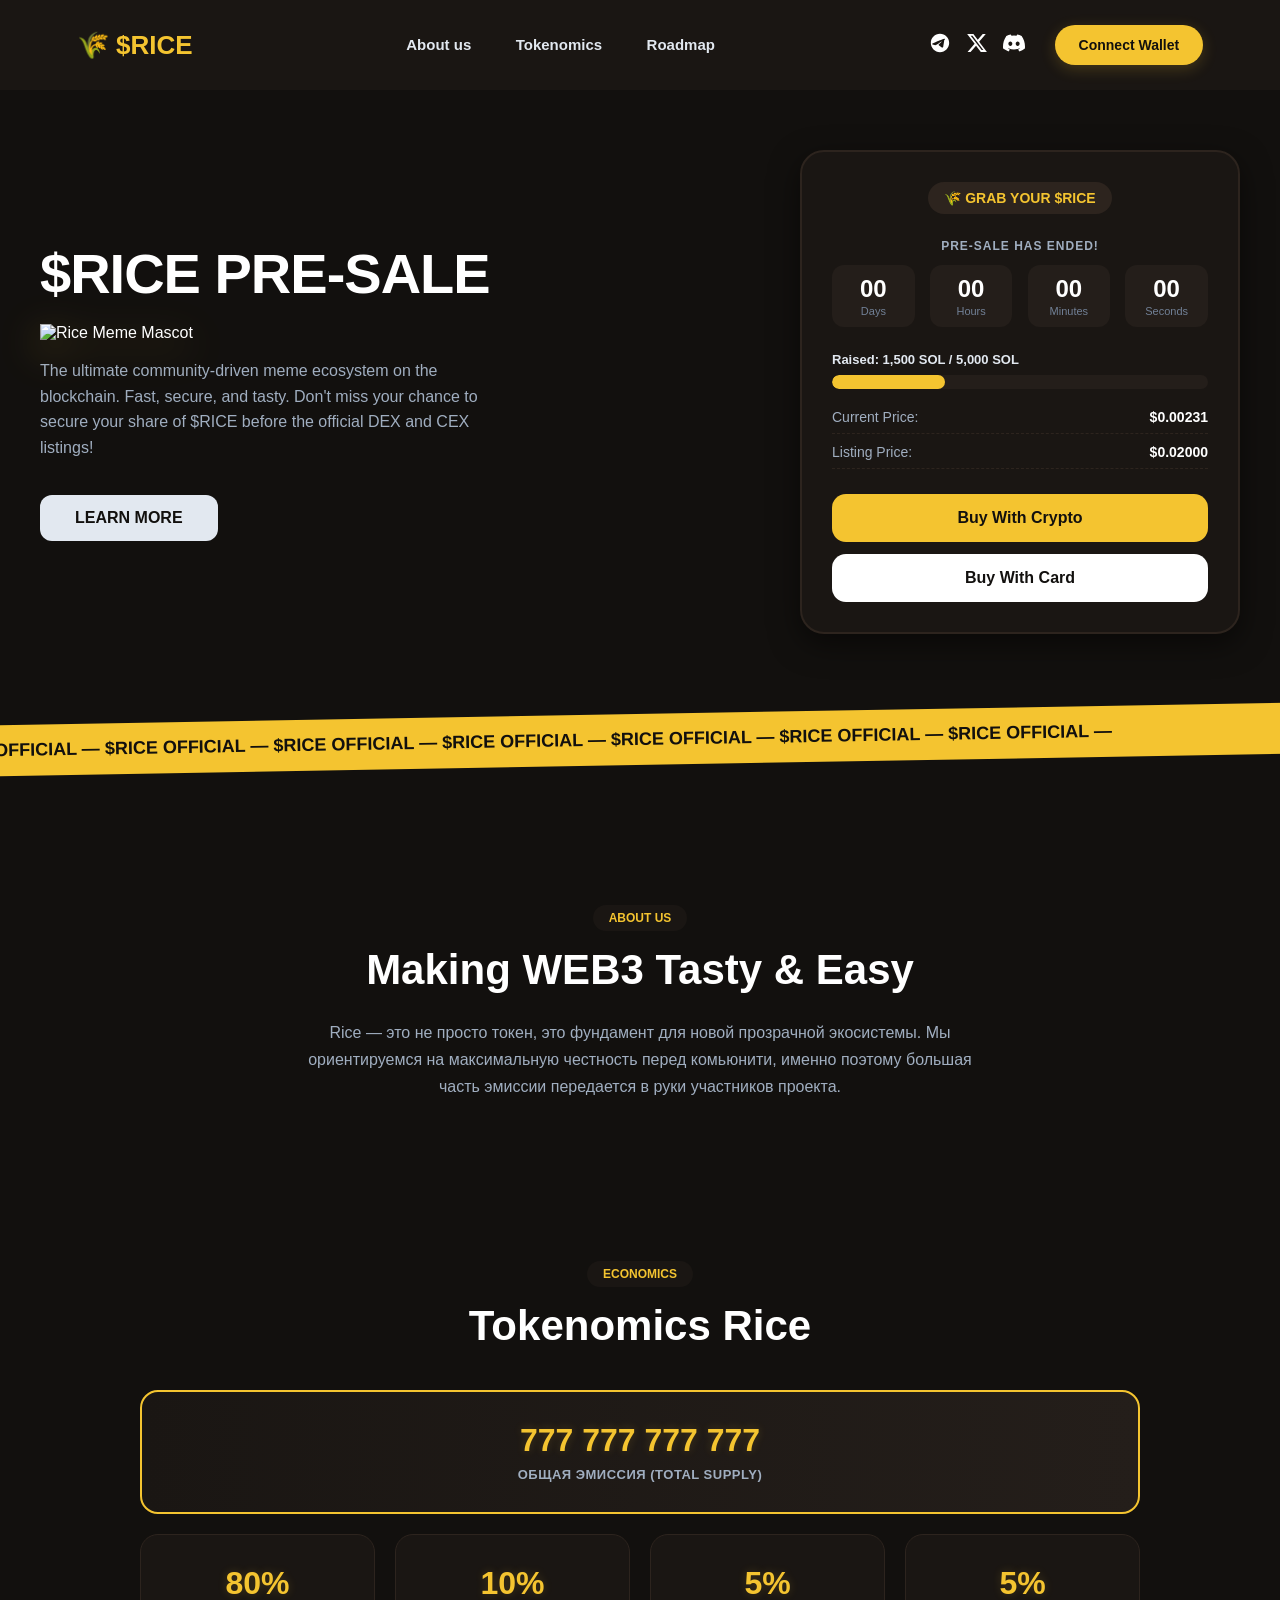
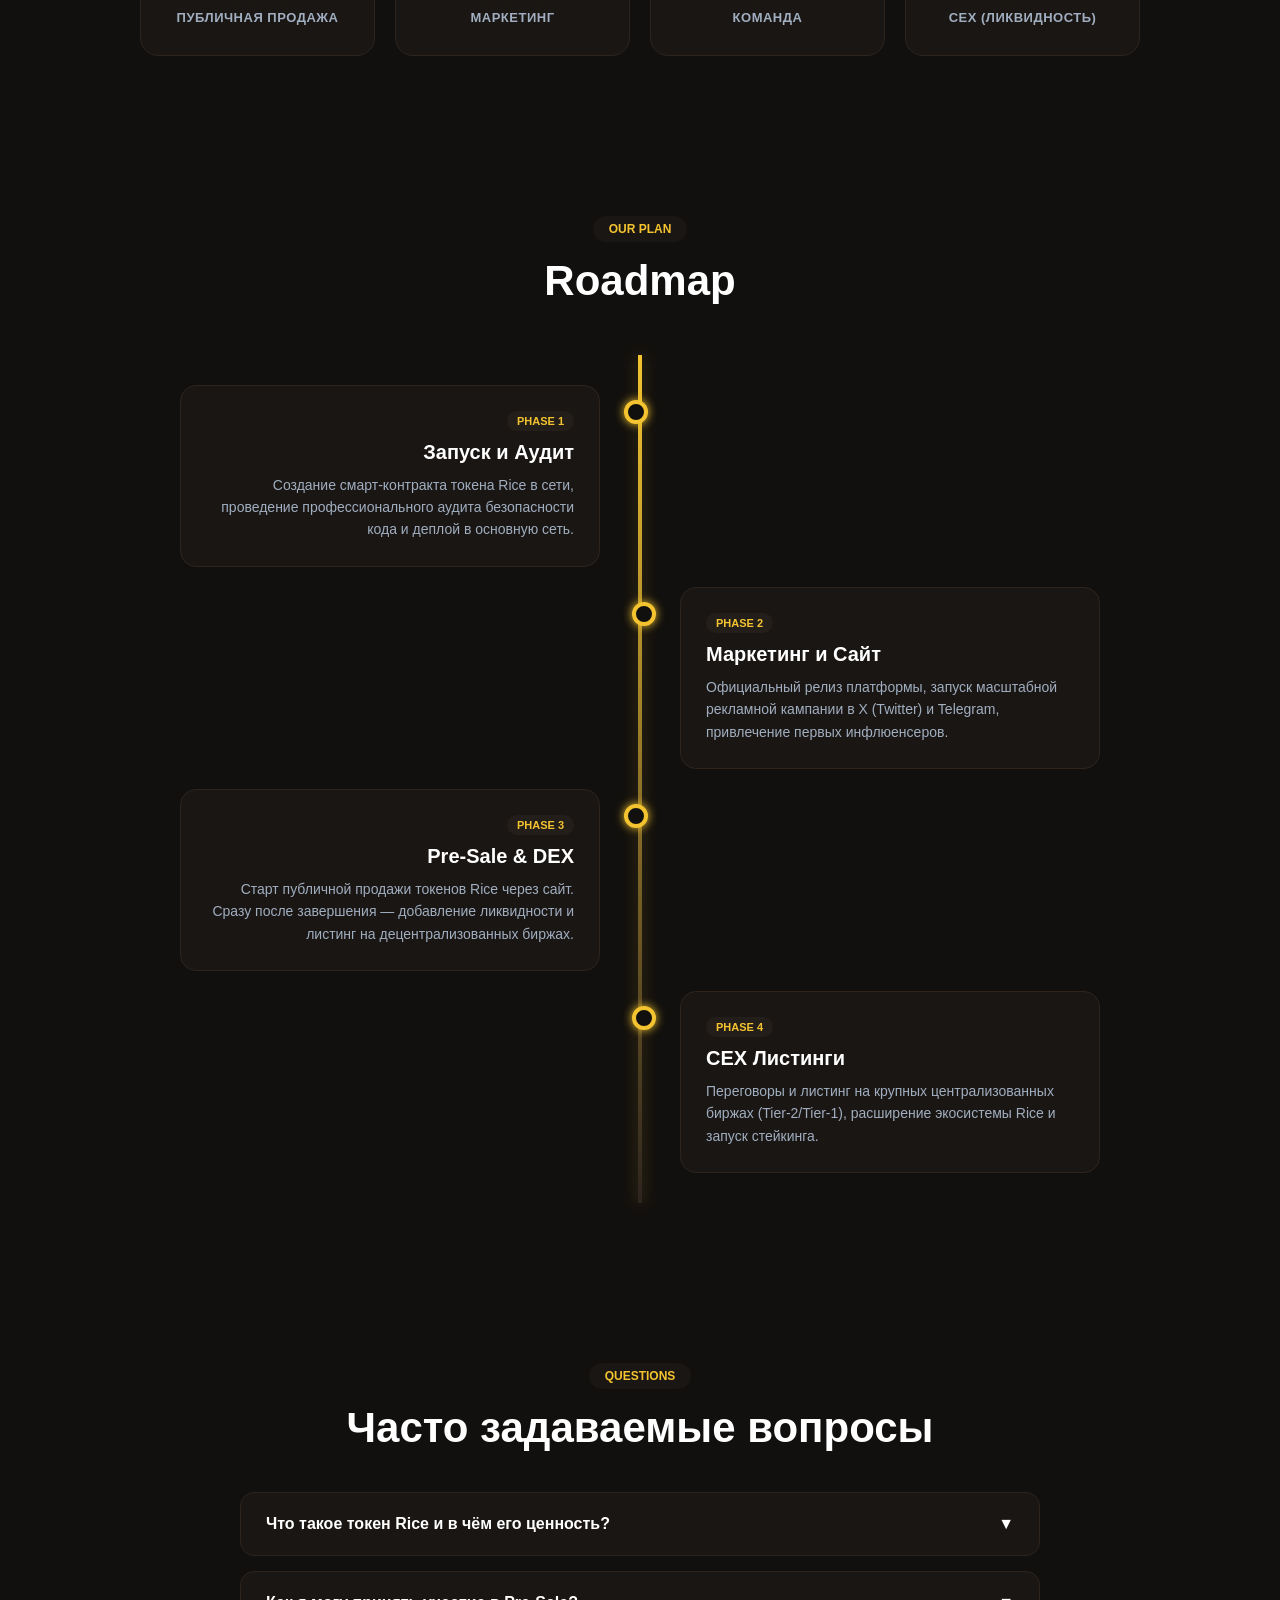
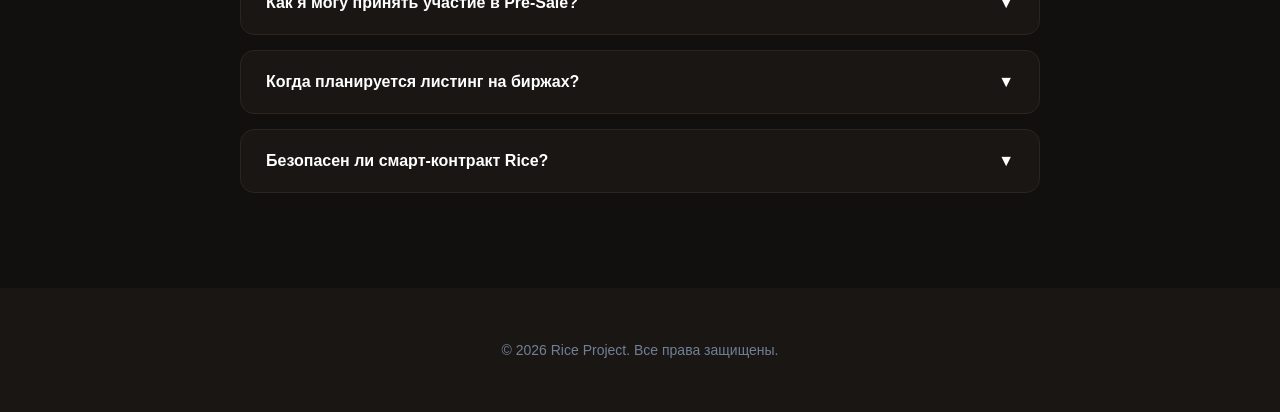
==== commit b8f35442: "Update dashboard.html" ====
--- a/dashboard.html
+++ b/dashboard.html
@@ -4,7 +4,7 @@
     <meta charset="UTF-8">
     <meta name="viewport" content="width=device-width, initial-scale=1.0">
     <title>Rice Token - Web3 Portal</title>
-    <link href="https://googleapis.com" rel="stylesheet">
+    <link rel="stylesheet" href="./style.css">
     <link rel="stylesheet" href="style.css">
 </head>
 <body class="dashboard-body">
--- a/style.css
+++ b/style.css
@@ -865,4 +865,111 @@
     height: auto;
     filter: drop-shadow(0 10px 20px rgba(244, 196, 48, 0.4));
     animation: floatingMascot 3s ease-in-out infinite;
-}+}
+/* --- СЕТКА WEB3 ПРИЛОЖЕНИЯ (DAPP LAYOUT) --- */
+.dapp-layout {
+    display: flex;
+    min-height: calc(100vh - 82px); /* Высота экрана минус высота шапки */
+    max-width: 1400px;
+    margin: 0 auto;
+}
+
+/* Стили Бокового Меню (Sidebar) */
+.sidebar {
+    width: 260px;
+    background-color: rgba(26, 22, 19, 0.6);
+    backdrop-filter: blur(10px);
+    border-right: 1px solid rgba(244, 196, 48, 0.08);
+    padding: 30px 15px;
+    display: flex;
+    flex-direction: column;
+    gap: 10px;
+    box-sizing: border-box;
+}
+
+.sidebar-btn {
+    width: 100%;
+    background: transparent;
+    border: none;
+    color: #a0aec0;
+    padding: 14px 20px;
+    border-radius: 12px;
+    font-family: 'Poppins', sans-serif;
+    font-size: 15px;
+    font-weight: 600;
+    text-align: left;
+    cursor: pointer;
+    display: flex;
+    align-items: center;
+    gap: 12px;
+    transition: all 0.2s ease;
+}
+
+.sidebar-btn:hover {
+    background: rgba(255, 255, 255, 0.03);
+    color: #ffffff;
+}
+
+/* Активное состояние кнопки в боковом меню */
+.sidebar-btn.active {
+    background-color: rgba(244, 196, 48, 0.1);
+    color: #f4c430;
+    border-left: 3px solid #f4c430;
+    border-radius: 4px 12px 12px 4px;
+}
+
+.sidebar-icon {
+    font-size: 18px;
+}
+
+/* Область отображения контента справа */
+.dapp-content {
+    flex: 1;
+    padding: 40px 40px 80px 40px;
+    box-sizing: border-box;
+}
+
+/* Логика вкладок (Скрытие/Показ) */
+.tab-content {
+    display: none; /* По умолчанию все вкладки скрыты */
+}
+
+.tab-content.active {
+    display: block; /* Показывается только активная */
+    animation: fadeInTab 0.4s ease;
+}
+
+/* Плавное проявление контента при переключении */
+@keyframes fadeInTab {
+    from { opacity: 0; transform: translateY(5px); }
+    to { opacity: 1; transform: translateY(0); }
+}
+
+/* Адаптивность для мобильных телефонов (Смена на вертикальный режим) */
+@media (max-width: 992px) {
+    .dapp-layout {
+        flex-direction: column;
+    }
+    .sidebar {
+        width: 100%;
+        border-right: none;
+        border-bottom: 1px solid rgba(244, 196, 48, 0.08);
+        padding: 15px;
+        flex-direction: row;
+        overflow-x: auto; /* Позволяет листать меню вбок на мобилке */
+        gap: 5px;
+    }
+    .sidebar-btn {
+        padding: 10px 15px;
+        white-space: nowrap;
+        font-size: 13px;
+    }
+    .sidebar-btn.active {
+        border-left: none;
+        border-bottom: 3px solid #f4c430;
+        border-radius: 4px;
+    }
+    .dapp-content {
+        padding: 30px 15px;
+    }
+}
--- a/style.css
+++ b/style.css
@@ -865,4 +865,111 @@
     height: auto;
     filter: drop-shadow(0 10px 20px rgba(244, 196, 48, 0.4));
     animation: floatingMascot 3s ease-in-out infinite;
-}+}
+/* --- СЕТКА WEB3 ПРИЛОЖЕНИЯ (DAPP LAYOUT) --- */
+.dapp-layout {
+    display: flex;
+    min-height: calc(100vh - 82px); /* Высота экрана минус высота шапки */
+    max-width: 1400px;
+    margin: 0 auto;
+}
+
+/* Стили Бокового Меню (Sidebar) */
+.sidebar {
+    width: 260px;
+    background-color: rgba(26, 22, 19, 0.6);
+    backdrop-filter: blur(10px);
+    border-right: 1px solid rgba(244, 196, 48, 0.08);
+    padding: 30px 15px;
+    display: flex;
+    flex-direction: column;
+    gap: 10px;
+    box-sizing: border-box;
+}
+
+.sidebar-btn {
+    width: 100%;
+    background: transparent;
+    border: none;
+    color: #a0aec0;
+    padding: 14px 20px;
+    border-radius: 12px;
+    font-family: 'Poppins', sans-serif;
+    font-size: 15px;
+    font-weight: 600;
+    text-align: left;
+    cursor: pointer;
+    display: flex;
+    align-items: center;
+    gap: 12px;
+    transition: all 0.2s ease;
+}
+
+.sidebar-btn:hover {
+    background: rgba(255, 255, 255, 0.03);
+    color: #ffffff;
+}
+
+/* Активное состояние кнопки в боковом меню */
+.sidebar-btn.active {
+    background-color: rgba(244, 196, 48, 0.1);
+    color: #f4c430;
+    border-left: 3px solid #f4c430;
+    border-radius: 4px 12px 12px 4px;
+}
+
+.sidebar-icon {
+    font-size: 18px;
+}
+
+/* Область отображения контента справа */
+.dapp-content {
+    flex: 1;
+    padding: 40px 40px 80px 40px;
+    box-sizing: border-box;
+}
+
+/* Логика вкладок (Скрытие/Показ) */
+.tab-content {
+    display: none; /* По умолчанию все вкладки скрыты */
+}
+
+.tab-content.active {
+    display: block; /* Показывается только активная */
+    animation: fadeInTab 0.4s ease;
+}
+
+/* Плавное проявление контента при переключении */
+@keyframes fadeInTab {
+    from { opacity: 0; transform: translateY(5px); }
+    to { opacity: 1; transform: translateY(0); }
+}
+
+/* Адаптивность для мобильных телефонов (Смена на вертикальный режим) */
+@media (max-width: 992px) {
+    .dapp-layout {
+        flex-direction: column;
+    }
+    .sidebar {
+        width: 100%;
+        border-right: none;
+        border-bottom: 1px solid rgba(244, 196, 48, 0.08);
+        padding: 15px;
+        flex-direction: row;
+        overflow-x: auto; /* Позволяет листать меню вбок на мобилке */
+        gap: 5px;
+    }
+    .sidebar-btn {
+        padding: 10px 15px;
+        white-space: nowrap;
+        font-size: 13px;
+    }
+    .sidebar-btn.active {
+        border-left: none;
+        border-bottom: 3px solid #f4c430;
+        border-radius: 4px;
+    }
+    .dapp-content {
+        padding: 30px 15px;
+    }
+}
